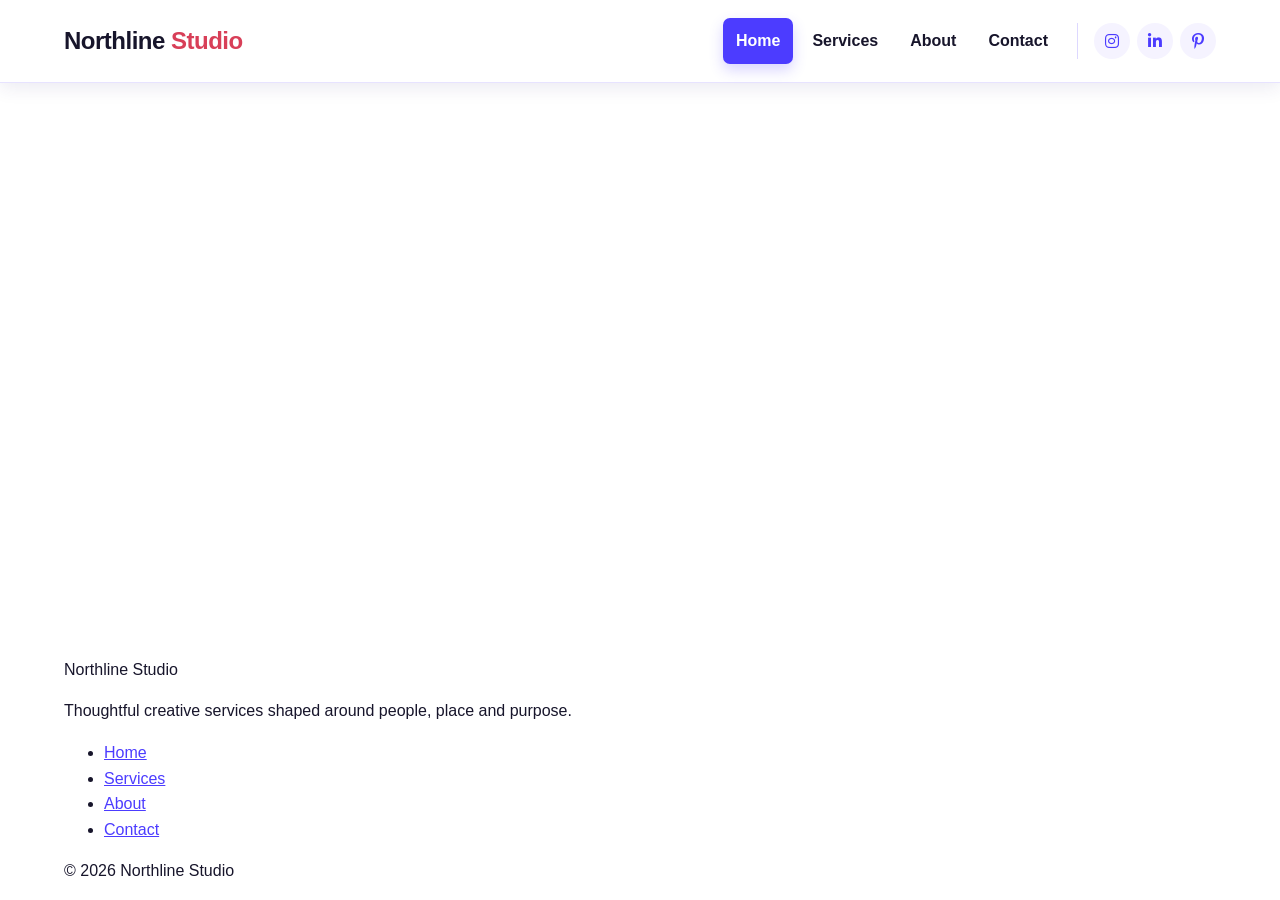
==== index.html @ b86c979f "first commit" ====
<!DOCTYPE html>
<html lang="en">
<head>
	<meta charset="UTF-8">
	<meta name="viewport" content="width=device-width, initial-scale=1.0">
	<title>Northline Studio | Creative Design Solutions</title>
	<link rel="stylesheet" href="https://cdnjs.cloudflare.com/ajax/libs/font-awesome/6.7.2/css/all.min.css">

<link rel="stylesheet" href="css/style.css">
</head>
<body>
	<!-- Site header -->
<header class="site-header">
    <div class="container header-layout">

        <a class="site-name" href="index.html">
            Northline <span>Studio</span>
        </a>

        <button class="menu-button"
                type="button"
                aria-controls="main-navigation"
                aria-expanded="false">

            <i class="fa-solid fa-bars"
               aria-hidden="true"></i>

            <span>Menu</span>
        </button>

        <nav id="main-navigation"
             class="main-navigation"
             aria-label="Main navigation">

            <ul class="nav-list">
                <li>
                    <a href="index.html"
                       aria-current="page">
                        Home
                    </a>
                </li>

                <li>
                    <a href="services.html">
                        Services
                    </a>
                </li>

                <li>
                    <a href="about.html">
                        About
                    </a>
                </li>

                <li>
                    <a href="contact.html">
                        Contact
                    </a>
                </li>
            </ul>

            <ul class="social-links"
                aria-label="Social media links">

                <li>
                    <a href="https://www.instagram.com/"
                       target="_blank"
                       rel="noopener noreferrer"
                       aria-label="Instagram, opens in a new tab">

                        <i class="fa-brands fa-instagram"
                           aria-hidden="true"></i>
                    </a>
                </li>

                <li>
                    <a href="https://www.linkedin.com/"
                       target="_blank"
                       rel="noopener noreferrer"
                       aria-label="LinkedIn, opens in a new tab">

                        <i class="fa-brands fa-linkedin-in"
                           aria-hidden="true"></i>
                    </a>
                </li>

                <li>
                    <a href="https://www.pinterest.com/"
                       target="_blank"
                       rel="noopener noreferrer"
                       aria-label="Pinterest, opens in a new tab">

                        <i class="fa-brands fa-pinterest-p"
                           aria-hidden="true"></i>
                    </a>
                </li>
            </ul>

        </nav>
    </div>
</header>

<!-- Main page content -->
<main id="main-content">
    <!-- Page-specific content will be added here -->
</main>

<!-- Site footer -->
<footer class="site-footer">
    <div class="container">

        <div class="footer-layout">
            <div>
                <p class="footer-title">
                    Northline Studio
                </p>

                <p class="footer-description">
                    Thoughtful creative services shaped
                    around people, place and purpose.
                </p>
            </div>

            <nav aria-label="Footer navigation">
                <ul class="footer-links">
                    <li>
                        <a href="index.html">Home</a>
                    </li>

                    <li>
                        <a href="services.html">
                            Services
                        </a>
                    </li>

                    <li>
                        <a href="about.html">About</a>
                    </li>

                    <li>
                        <a href="contact.html">
                            Contact
                        </a>
                    </li>
                </ul>
            </nav>
        </div>

        <div class="footer-bottom">
            <p>&copy; 2026 Northline Studio</p>
        </div>

    </div>
</footer>

<script src="js/script.js"></script>
</body>
</html>
---- css/style.css ----
/* Include padding and borders inside element widths */
* {
    box-sizing: border-box;
}

/* Basic page settings */
body {
    display: flex;
    flex-direction: column;
    min-height: 100vh;
    margin: 0;
    color: #17152b;
    background-color: #ffffff;
    font-family: "Segoe UI", Arial, Helvetica, sans-serif;
    line-height: 1.6;
}

/* Allow the main content to fill available space */
main {
    flex: 1;
}

/* Responsive images */
img {
    display: block;
    max-width: 100%;
    height: auto;
}

/* Use the page font in form controls */
button,
input,
textarea,
select {
    font: inherit;
}

/* General link colour */
a {
    color: #4c3cff;
}

/* Reusable centred content container */
.container {
    width: 90%;
    max-width: 1200px;
    margin-left: auto;
    margin-right: auto;
}

/* Prevent the page behind the menu from scrolling */
body.menu-is-open {
    overflow: hidden;
}

/* Site header */
.site-header {
    position: sticky;
    top: 0;
    z-index: 1000;
    background-color: #ffffff;
    border-bottom: 1px solid #e7e3ff;
    box-shadow: 0 4px 18px rgba(45, 36, 120, 0.1);
}

/* Header content */
.header-layout {
    display: flex;
    justify-content: space-between;
    align-items: center;
    gap: 20px;
    height: 72px;
}

/* Website name */
.site-name {
    color: #17152b;
    font-size: 21px;
    font-weight: bold;
    letter-spacing: -0.5px;
    text-decoration: none;
    white-space: nowrap;
}

/* Highlight part of the website name */
.site-name span {
    color: #d83f58;
}

/* Website name interaction */
.site-name:hover,
.site-name:focus-visible {
    color: #4c3cff;
}

/* Mobile menu button */
.menu-button {
    display: flex;
    align-items: center;
    gap: 8px;
    padding: 9px 13px;
    color: #ffffff;
    background-color: #4c3cff;
    border: 0;
    border-radius: 7px;
    font-weight: bold;
    box-shadow: 0 6px 14px rgba(76, 60, 255, 0.22);
    cursor: pointer;
}

/* Keep the icon width consistent */
.menu-button i {
    width: 18px;
    font-size: 18px;
    text-align: center;
}

/* Menu button interaction */
.menu-button:hover {
    background-color: #3828d6;
}

/* Full-screen mobile navigation */
.main-navigation {
    display: none;
    position: fixed;
    top: 72px;
    right: 0;
    bottom: 0;
    left: 0;
    padding: 45px 5%;
    background: linear-gradient(
        155deg,
        #4c3cff 0%,
        #6d4cff 48%,
        #17152b 100%
    );
    overflow-y: auto;
}

/* Display the mobile navigation */
.main-navigation.menu-open {
    display: block;
}

/* Mobile navigation list */
.nav-list {
    display: flex;
    flex-direction: column;
    gap: 8px;
    max-width: 700px;
    margin: 0 auto;
    padding: 0;
    list-style: none;
}

/* Mobile navigation links */
.nav-list a {
    display: block;
    padding: 14px 16px;
    color: #ffffff;
    font-size: 27px;
    font-weight: bold;
    text-decoration: none;
    border-bottom: 1px solid rgba(255, 255, 255, 0.2);
}

/* Mobile link interaction */
.nav-list a:hover,
.nav-list a:focus-visible {
    color: #ffffff;
    background-color: rgba(255, 255, 255, 0.1);
}

/* Current page */
.nav-list a[aria-current="page"] {
    color: #ffd166;
}

/* Social media list */
.social-links {
    display: flex;
    align-items: center;
    gap: 12px;
    margin: 32px auto 0;
    padding: 0;
    max-width: 700px;
    list-style: none;
}

/* Social media links */
.social-links a {
    display: grid;
    width: 46px;
    height: 46px;
    color: #17152b;
    background-color: #ffd166;
    border-radius: 50%;
    place-items: center;
    text-decoration: none;
}

/* Social media interaction */
.social-links a:hover,
.social-links a:focus-visible {
    color: #ffffff;
    background-color: #d83f58;
}

/* Larger-screen navigation */
@media (min-width: 800px) {

    .header-layout {
        height: 82px;
    }

    .site-name {
        font-size: 24px;
    }

    .menu-button {
        display: none;
    }

    .main-navigation {
        display: flex;
        position: static;
        align-items: center;
        gap: 16px;
        padding: 0;
        background: transparent;
        overflow: visible;
    }

    .nav-list {
        flex-direction: row;
        align-items: center;
        gap: 6px;
        max-width: none;
    }

    .nav-list a {
        padding: 10px 13px;
        color: #17152b;
        font-size: 16px;
        border: 0;
        border-radius: 7px;
    }

    .nav-list a:hover,
    .nav-list a:focus-visible {
        color: #4c3cff;
        background-color: #f5f3ff;
    }

    .nav-list a[aria-current="page"] {
        color: #ffffff;
        background-color: #4c3cff;
        box-shadow: 0 6px 14px rgba(76, 60, 255, 0.22);
    }

    .social-links {
        gap: 7px;
        max-width: none;
        margin: 0;
        padding-left: 16px;
        border-left: 1px solid #ddd8ff;
    }

    .social-links a {
        width: 36px;
        height: 36px;
        color: #4c3cff;
        background-color: #f5f3ff;
    }

}
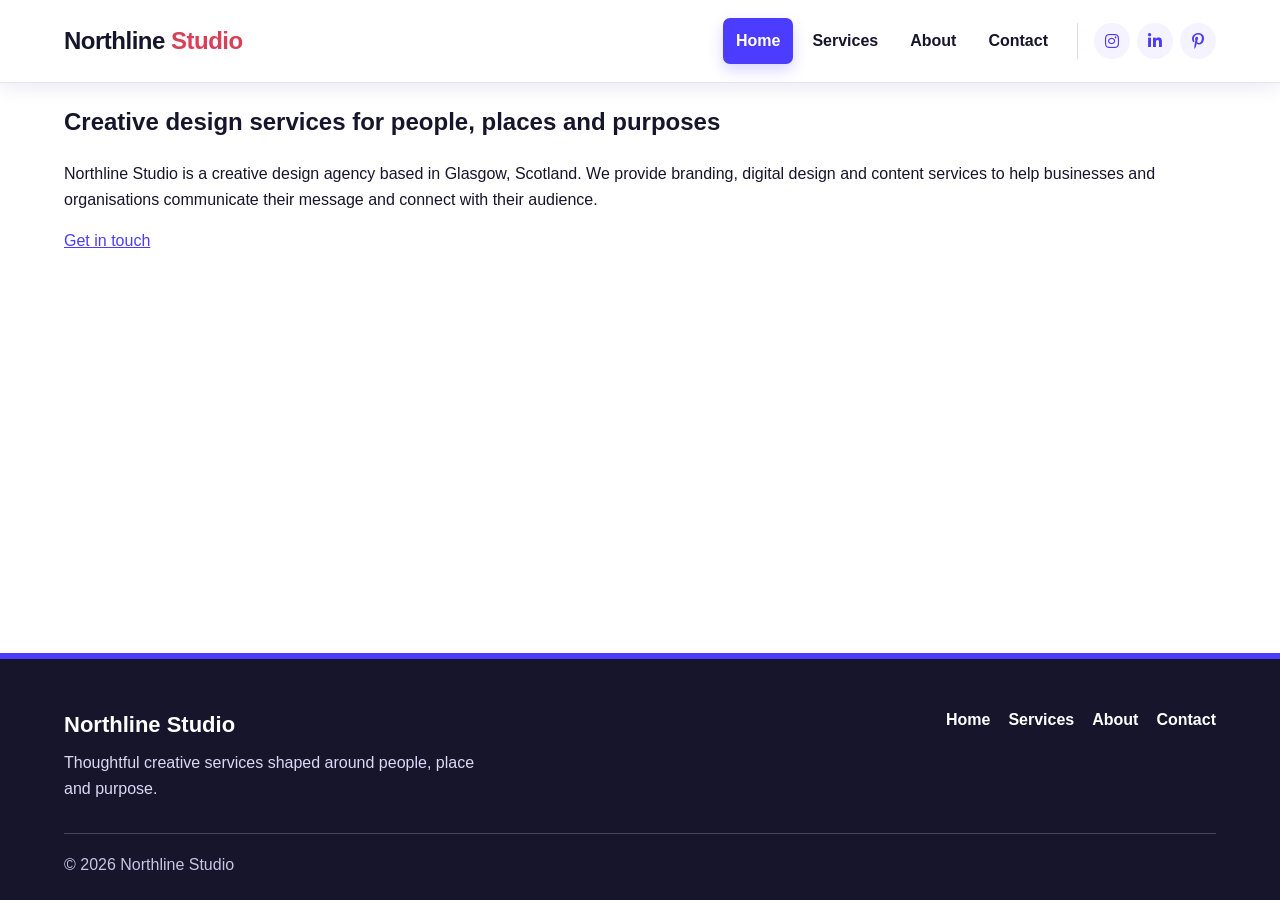
==== commit 2e362220: "create main content" ====
--- a/index.html
+++ b/index.html
@@ -102,7 +102,24 @@
 
 <!-- Main page content -->
 <main id="main-content">
-    <!-- Page-specific content will be added here -->
+
+	<section class="hero">
+		<div class="container hero-content">
+			<h1>Creative design services for people, places and purposes</h1>
+			
+			<p>Northline Studio is a creative design agency
+				based in Glasgow, Scotland. We provide branding,
+				digital design and content services to help
+				businesses and organisations communicate
+				their message and connect with their audience.
+			</p>
+			<a href="contact.html" class="button">Get in touch</a>
+		</div>
+	</section>
+
+	
+	
+	
 </main>
 
 <!-- Site footer -->
--- a/css/style.css
+++ b/css/style.css
@@ -1,30 +1,30 @@
 /* Include padding and borders inside element widths */
 * {
-    box-sizing: border-box;
+	box-sizing: border-box;
 }
 
 /* Basic page settings */
 body {
-    display: flex;
-    flex-direction: column;
-    min-height: 100vh;
-    margin: 0;
-    color: #17152b;
-    background-color: #ffffff;
-    font-family: "Segoe UI", Arial, Helvetica, sans-serif;
-    line-height: 1.6;
+	display: flex;
+	flex-direction: column;
+	min-height: 100vh;
+	margin: 0;
+	color: #17152b;
+	background-color: #ffffff;
+	font-family: "Segoe UI", Arial, Helvetica, sans-serif;
+	line-height: 1.6;
 }
 
 /* Allow the main content to fill available space */
 main {
-    flex: 1;
+	flex: 1;
 }
 
 /* Responsive images */
 img {
-    display: block;
-    max-width: 100%;
-    height: auto;
+	display: block;
+	max-width: 100%;
+	height: auto;
 }
 
 /* Use the page font in form controls */
@@ -32,246 +32,341 @@
 input,
 textarea,
 select {
-    font: inherit;
+	font: inherit;
 }
 
 /* General link colour */
 a {
-    color: #4c3cff;
+	color: #4c3cff;
 }
 
 /* Reusable centred content container */
 .container {
-    width: 90%;
-    max-width: 1200px;
-    margin-left: auto;
-    margin-right: auto;
+	width: 90%;
+	max-width: 1200px;
+	margin-left: auto;
+	margin-right: auto;
 }
 
 /* Prevent the page behind the menu from scrolling */
 body.menu-is-open {
-    overflow: hidden;
+	overflow: hidden;
 }
 
 /* Site header */
 .site-header {
-    position: sticky;
-    top: 0;
-    z-index: 1000;
-    background-color: #ffffff;
-    border-bottom: 1px solid #e7e3ff;
-    box-shadow: 0 4px 18px rgba(45, 36, 120, 0.1);
+	position: sticky;
+	top: 0;
+	z-index: 1000;
+	background-color: #ffffff;
+	border-bottom: 1px solid #e7e3ff;
+	box-shadow: 0 4px 18px rgba(45, 36, 120, 0.1);
 }
 
 /* Header content */
 .header-layout {
-    display: flex;
-    justify-content: space-between;
-    align-items: center;
-    gap: 20px;
-    height: 72px;
+	display: flex;
+	justify-content: space-between;
+	align-items: center;
+	gap: 20px;
+	height: 72px;
 }
 
 /* Website name */
 .site-name {
-    color: #17152b;
-    font-size: 21px;
-    font-weight: bold;
-    letter-spacing: -0.5px;
-    text-decoration: none;
-    white-space: nowrap;
+	color: #17152b;
+	font-size: 21px;
+	font-weight: bold;
+	letter-spacing: -0.5px;
+	text-decoration: none;
+	white-space: nowrap;
 }
 
 /* Highlight part of the website name */
 .site-name span {
-    color: #d83f58;
+	color: #d83f58;
 }
 
 /* Website name interaction */
 .site-name:hover,
 .site-name:focus-visible {
-    color: #4c3cff;
+	color: #4c3cff;
 }
 
 /* Mobile menu button */
 .menu-button {
-    display: flex;
-    align-items: center;
-    gap: 8px;
-    padding: 9px 13px;
-    color: #ffffff;
-    background-color: #4c3cff;
-    border: 0;
-    border-radius: 7px;
-    font-weight: bold;
-    box-shadow: 0 6px 14px rgba(76, 60, 255, 0.22);
-    cursor: pointer;
+	display: flex;
+	align-items: center;
+	gap: 8px;
+	padding: 9px 13px;
+	color: #ffffff;
+	background-color: #4c3cff;
+	border: 0;
+	border-radius: 7px;
+	font-weight: bold;
+	box-shadow: 0 6px 14px rgba(76, 60, 255, 0.22);
+	cursor: pointer;
 }
 
 /* Keep the icon width consistent */
 .menu-button i {
-    width: 18px;
-    font-size: 18px;
-    text-align: center;
+	width: 18px;
+	font-size: 18px;
+	text-align: center;
 }
 
 /* Menu button interaction */
 .menu-button:hover {
-    background-color: #3828d6;
+	background-color: #3828d6;
 }
 
 /* Full-screen mobile navigation */
 .main-navigation {
-    display: none;
-    position: fixed;
-    top: 72px;
-    right: 0;
-    bottom: 0;
-    left: 0;
-    padding: 45px 5%;
-    background: linear-gradient(
-        155deg,
-        #4c3cff 0%,
-        #6d4cff 48%,
-        #17152b 100%
+	display: none;
+	position: fixed;
+	top: 72px;
+	right: 0;
+	bottom: 0;
+	left: 0;
+	padding: 45px 5%;
+	background: linear-gradient(
+		155deg,
+		#4c3cff 0%,
+		#6d4cff 48%,
+		#17152b 100%
     );
-    overflow-y: auto;
+	overflow-y: auto;
 }
 
 /* Display the mobile navigation */
 .main-navigation.menu-open {
-    display: block;
+	display: block;
 }
 
 /* Mobile navigation list */
 .nav-list {
-    display: flex;
-    flex-direction: column;
-    gap: 8px;
-    max-width: 700px;
-    margin: 0 auto;
-    padding: 0;
-    list-style: none;
+	display: flex;
+	flex-direction: column;
+	gap: 8px;
+	max-width: 700px;
+	margin: 0 auto;
+	padding: 0;
+	list-style: none;
 }
 
 /* Mobile navigation links */
 .nav-list a {
-    display: block;
-    padding: 14px 16px;
-    color: #ffffff;
-    font-size: 27px;
-    font-weight: bold;
-    text-decoration: none;
-    border-bottom: 1px solid rgba(255, 255, 255, 0.2);
+	display: block;
+	padding: 14px 16px;
+	color: #ffffff;
+	font-size: 27px;
+	font-weight: bold;
+	text-decoration: none;
+	border-bottom: 1px solid rgba(255, 255, 255, 0.2);
 }
 
 /* Mobile link interaction */
 .nav-list a:hover,
 .nav-list a:focus-visible {
-    color: #ffffff;
-    background-color: rgba(255, 255, 255, 0.1);
+	color: #ffffff;
+	background-color: rgba(255, 255, 255, 0.1);
 }
 
 /* Current page */
 .nav-list a[aria-current="page"] {
-    color: #ffd166;
+	color: #ffd166;
 }
 
 /* Social media list */
 .social-links {
-    display: flex;
-    align-items: center;
-    gap: 12px;
-    margin: 32px auto 0;
-    padding: 0;
-    max-width: 700px;
-    list-style: none;
+	display: flex;
+	align-items: center;
+	gap: 12px;
+	margin: 32px auto 0;
+	padding: 0;
+	max-width: 700px;
+	list-style: none;
 }
 
 /* Social media links */
 .social-links a {
-    display: grid;
-    width: 46px;
-    height: 46px;
-    color: #17152b;
-    background-color: #ffd166;
-    border-radius: 50%;
-    place-items: center;
-    text-decoration: none;
+	display: grid;
+	width: 46px;
+	height: 46px;
+	color: #17152b;
+	background-color: #ffd166;
+	border-radius: 50%;
+	place-items: center;
+	text-decoration: none;
 }
 
 /* Social media interaction */
 .social-links a:hover,
 .social-links a:focus-visible {
-    color: #ffffff;
-    background-color: #d83f58;
-}
+	color: #ffffff;
+	background-color: #d83f58;
+}
+
+/* Site footer */
+.site-footer {
+	padding-top: 48px;
+	color: #ffffff;
+	background-color: #17152b;
+	border-top: 6px solid #4c3cff;
+}
+
+/* Main footer layout */
+.footer-layout {
+	display: flex;
+	flex-direction: column;
+	gap: 32px;
+}
+
+/* Company name in the footer */
+.footer-title {
+	margin-top: 0;
+	margin-bottom: 8px;
+	color: #ffffff;
+	font-size: 22px;
+	font-weight: bold;
+}
+
+/* Short company description */
+.footer-description {
+	max-width: 430px;
+	margin-top: 0;
+	margin-bottom: 0;
+	color: #dcd8f5;
+}
+
+/* Footer navigation list */
+.footer-links {
+	display: flex;
+	flex-direction: column;
+	gap: 10px;
+	margin: 0;
+	padding: 0;
+	list-style: none;
+}
+
+/* Footer navigation links */
+.footer-links a {
+	color: #ffffff;
+	font-weight: bold;
+	text-decoration: none;
+}
+
+/* Footer link interaction */
+.footer-links a:hover,
+.footer-links a:focus-visible {
+	color: #ffd166;
+	text-decoration: underline;
+	text-underline-offset: 4px;
+}
+
+/* Copyright area */
+.footer-bottom {
+	padding-top: 18px;
+	padding-bottom: 22px;
+	margin-top: 32px;
+	color: #c9c4e5;
+	border-top: 1px solid rgba(255, 255, 255, 0.2);
+}
+
+/* Remove the default paragraph margin */
+.footer-bottom p {
+  margin: 0;
+}
+
+
+
+
+
+
+
+
+
+
+
+
 
 /* Larger-screen navigation */
 @media (min-width: 800px) {
 
     .header-layout {
-        height: 82px;
+			height: 82px;
     }
 
     .site-name {
-        font-size: 24px;
+			font-size: 24px;
     }
 
     .menu-button {
-        display: none;
+			display: none;
     }
 
     .main-navigation {
-        display: flex;
-        position: static;
-        align-items: center;
-        gap: 16px;
-        padding: 0;
-        background: transparent;
-        overflow: visible;
+			display: flex;
+			position: static;
+			align-items: center;
+			gap: 16px;
+			padding: 0;
+			background: transparent;
+			overflow: visible;
     }
 
     .nav-list {
-        flex-direction: row;
-        align-items: center;
-        gap: 6px;
-        max-width: none;
+			flex-direction: row;
+			align-items: center;
+			gap: 6px;
+			max-width: none;
     }
 
     .nav-list a {
-        padding: 10px 13px;
-        color: #17152b;
-        font-size: 16px;
-        border: 0;
-        border-radius: 7px;
+			padding: 10px 13px;
+			color: #17152b;
+			font-size: 16px;
+			border: 0;
+			border-radius: 7px;
     }
 
     .nav-list a:hover,
     .nav-list a:focus-visible {
-        color: #4c3cff;
-        background-color: #f5f3ff;
+			color: #4c3cff;
+			background-color: #f5f3ff;
     }
 
     .nav-list a[aria-current="page"] {
-        color: #ffffff;
-        background-color: #4c3cff;
-        box-shadow: 0 6px 14px rgba(76, 60, 255, 0.22);
+			color: #ffffff;
+			background-color: #4c3cff;
+			box-shadow: 0 6px 14px rgba(76, 60, 255, 0.22);
     }
 
     .social-links {
-        gap: 7px;
-        max-width: none;
-        margin: 0;
-        padding-left: 16px;
-        border-left: 1px solid #ddd8ff;
+			gap: 7px;
+			max-width: none;
+			margin: 0;
+			padding-left: 16px;
+			border-left: 1px solid #ddd8ff;
     }
 
     .social-links a {
-        width: 36px;
-        height: 36px;
-        color: #4c3cff;
-        background-color: #f5f3ff;
-    }
+			width: 36px;
+			height: 36px;
+			color: #4c3cff;
+			background-color: #f5f3ff;
+    }
+
+		.footer-layout {
+    flex-direction: row;
+    justify-content: space-between;
+    align-items: flex-start;
+}
+
+		.footer-links {
+    flex-direction: row;
+    flex-wrap: wrap;
+    gap: 18px;
+}
 
 }
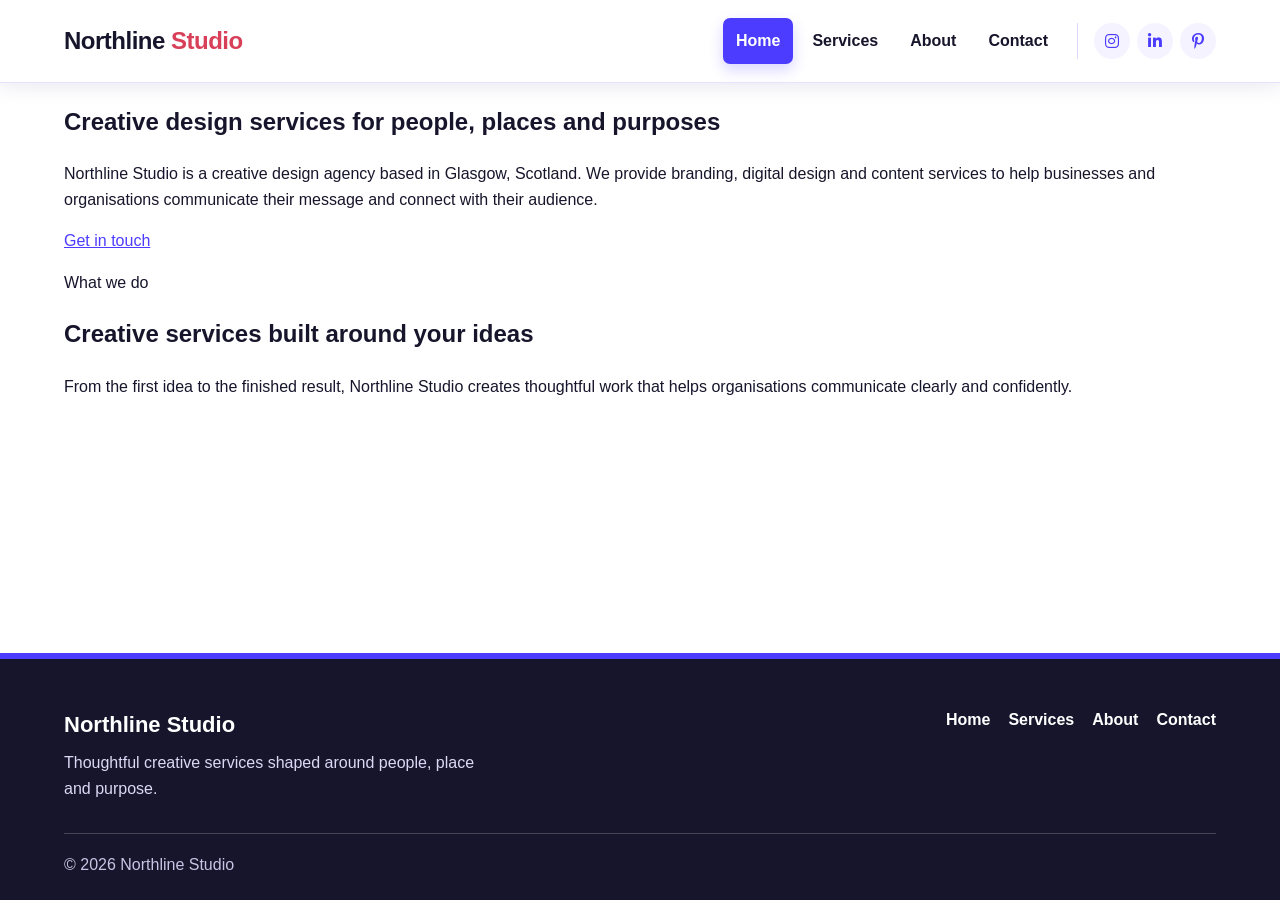
==== commit 2edca33e: "add servises-section" ====
--- a/index.html
+++ b/index.html
@@ -104,7 +104,9 @@
 <main id="main-content">
 
 	<section class="hero">
+
 		<div class="container hero-content">
+
 			<h1>Creative design services for people, places and purposes</h1>
 			
 			<p>Northline Studio is a creative design agency
@@ -113,10 +115,30 @@
 				businesses and organisations communicate
 				their message and connect with their audience.
 			</p>
+
 			<a href="contact.html" class="button">Get in touch</a>
 		</div>
+
 	</section>
 
+	<section class="services-section">
+		<div class="container">
+			<div class="section-heading">
+				<p class="section-label">What we do</p>
+
+				<h2>Creative services built around your ideas</h2>
+
+				<p>
+					From the first idea to the finished result,
+					Northline Studio creates thoughtful work
+					that helps organisations communicate
+					clearly and confidently.
+				</p>
+
+			</div>
+		</div>
+	</section>
+	
 	
 	
 	
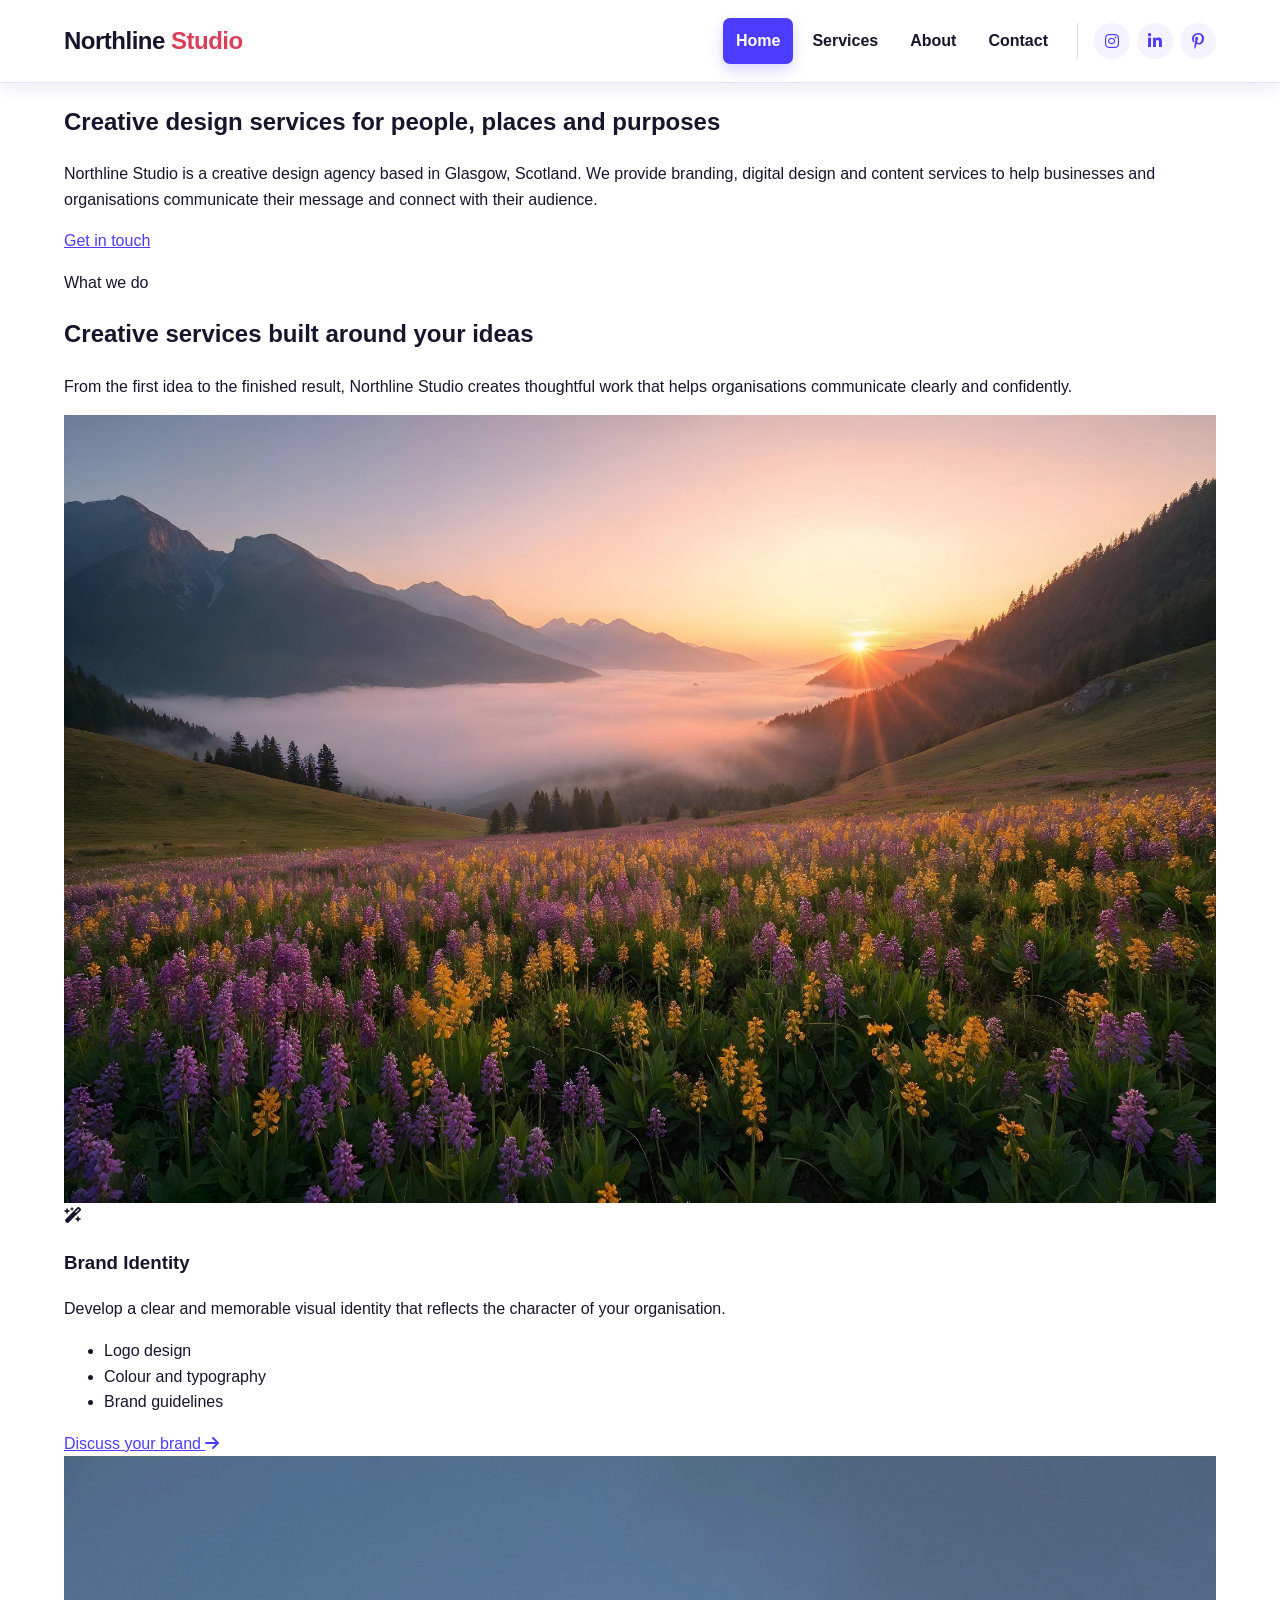
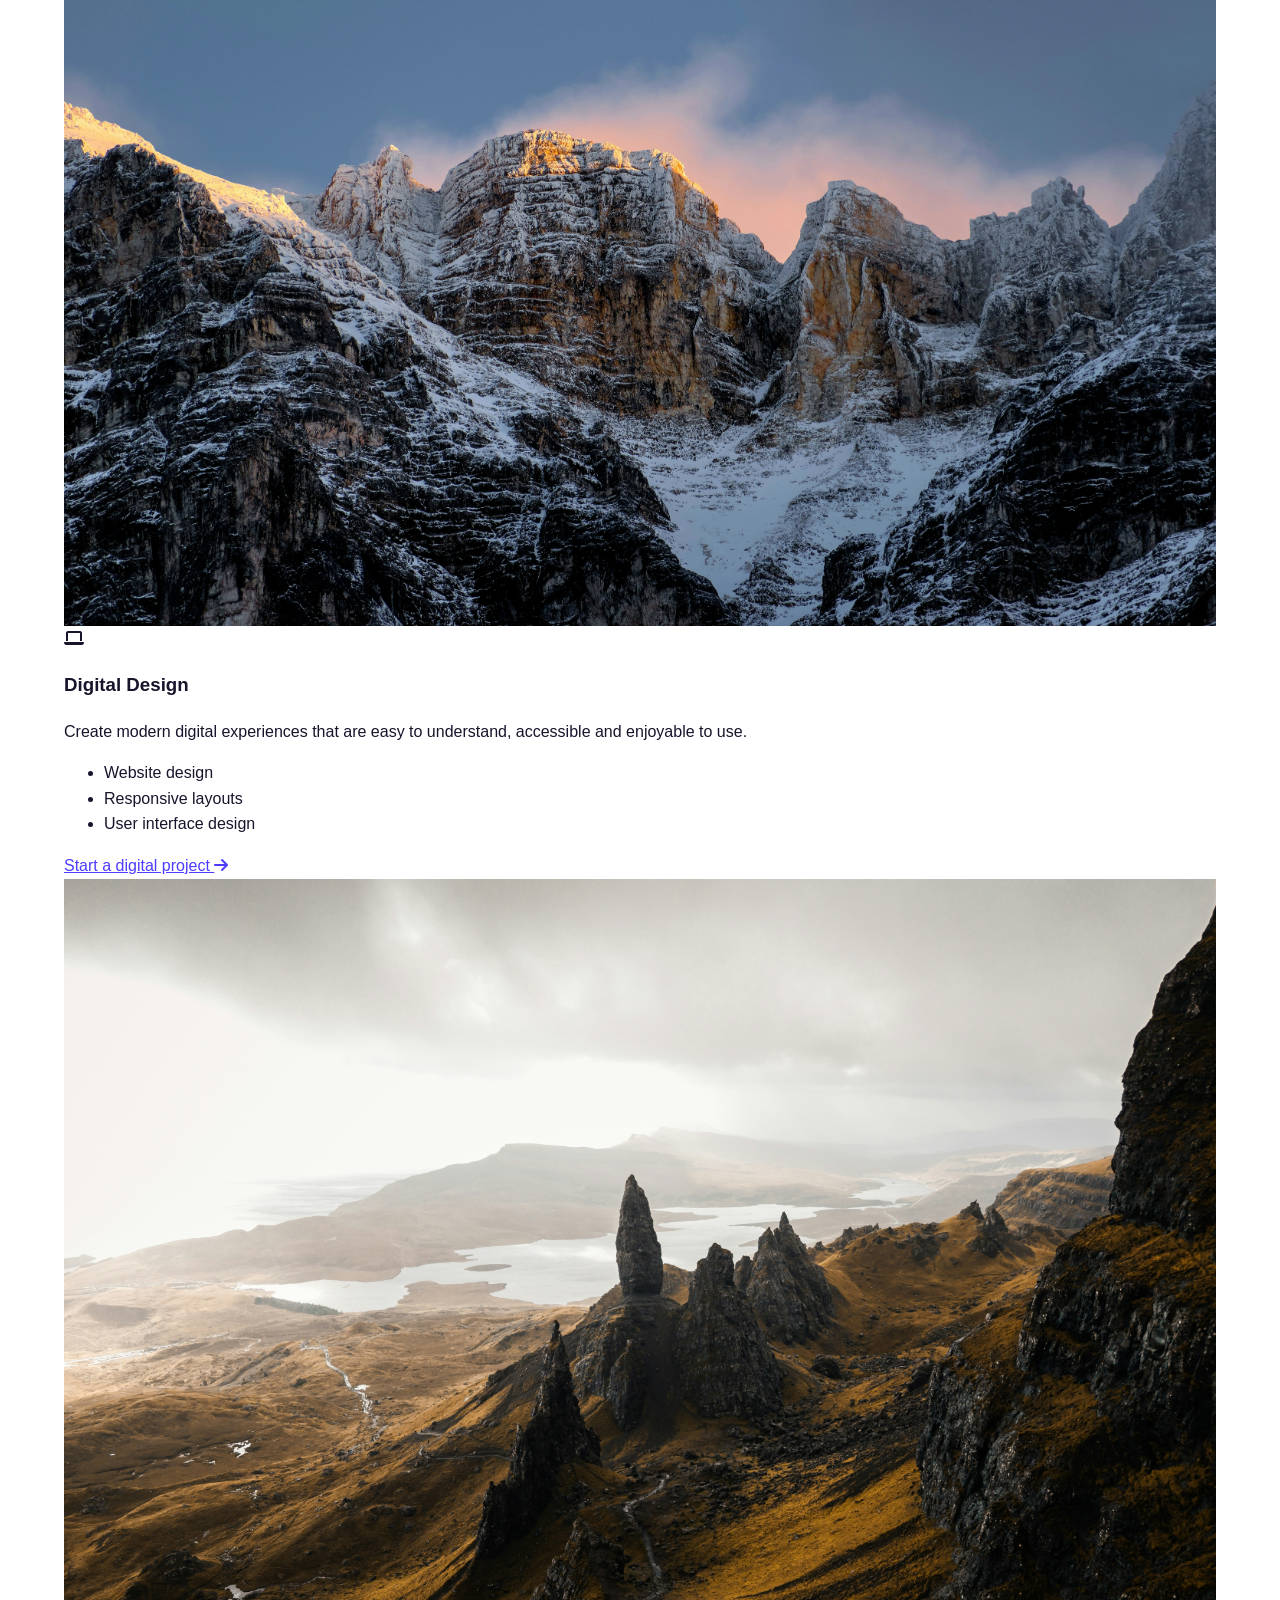
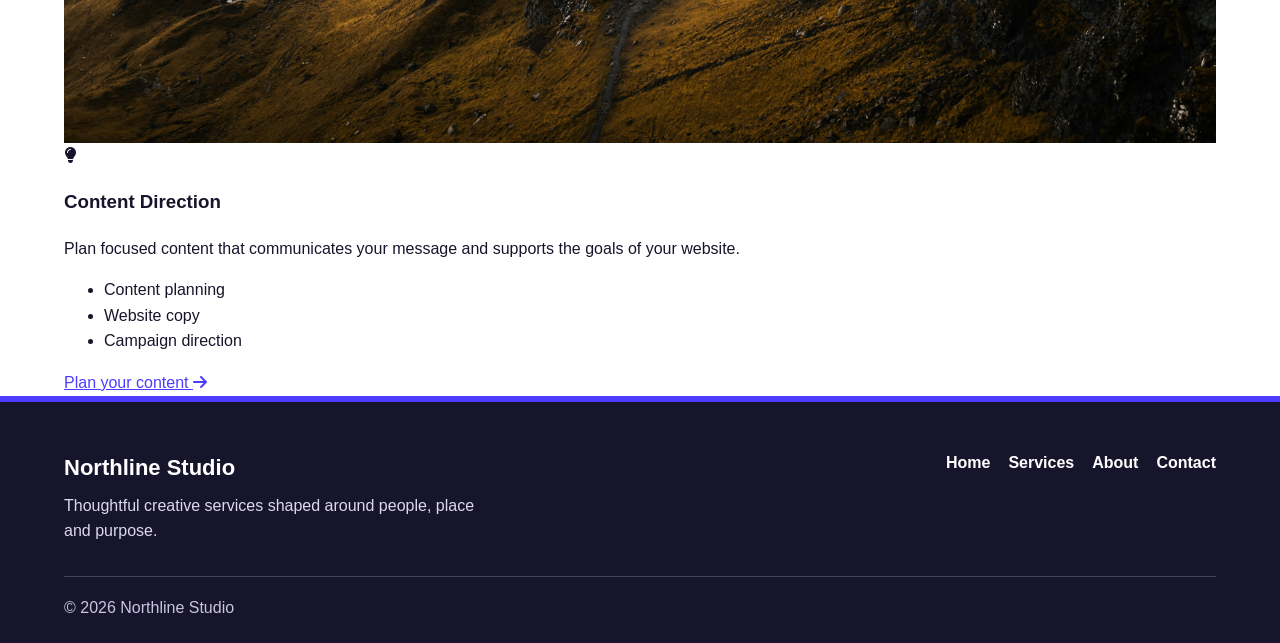
==== commit 9d4f281b: "add section cards" ====
--- a/index.html
+++ b/index.html
@@ -6,7 +6,7 @@
 	<title>Northline Studio | Creative Design Solutions</title>
 	<link rel="stylesheet" href="https://cdnjs.cloudflare.com/ajax/libs/font-awesome/6.7.2/css/all.min.css">
 
-<link rel="stylesheet" href="css/style.css">
+	<link rel="stylesheet" href="css/style.css">
 </head>
 <body>
 	<!-- Site header -->
@@ -136,8 +136,121 @@
 				</p>
 
 			</div>
+
+				<!-- Services Grid -->
+			<div class="services-grid">
+
+				<article class="service-card">
+
+					<img src="images/section_image_1.jpg" alt="Scottish landscape with green hills">
+					
+					<div class="service-card-content">
+
+						<div class="service-icon">
+							<i class="fa-solid fa-wand-magic-sparkles"
+								aria-hidden="true"></i>
+						</div>
+
+						<h3>Brand Identity</h3>
+
+						<p>
+							Develop a clear and memorable visual
+							identity that reflects the character
+							of your organisation.
+						</p>
+
+						<ul>
+							<li>Logo design</li>
+							<li>Colour and typography</li>
+							<li>Brand guidelines</li>
+						</ul>
+
+						<a href="services.html">
+							Discuss your brand
+							<i class="fa-solid fa-arrow-right"
+								aria-hidden="true"></i>
+						</a>
+
+					</div>	
+					
+				</article>
+
+				<article class="service-card">
+
+					<img src="images/section_image_2.jpg" alt="Sunrise over a misty Scottish landscape">
+
+						<div class="service-card-content">
+
+						<div class="service-icon">
+							<i class="fa-solid fa-laptop"
+								aria-hidden="true"></i>
+						</div>
+
+						<h3>Digital Design</h3>
+
+						<p>
+							Create modern digital experiences
+							that are easy to understand,
+							accessible and enjoyable to use.
+						</p>
+
+						<ul>
+							<li>Website design</li>
+							<li>Responsive layouts</li>
+							<li>User interface design</li>
+						</ul>
+
+						<a href="services.html">
+							Start a digital project
+							<i class="fa-solid fa-arrow-right"
+								aria-hidden="true"></i>
+						</a>
+
+					</div>
+
+				</article>
+
+				<article class="service-card">
+
+					<img src="images/section_image_3.jpg" alt="Person kayaking on a Scottish loch">
+
+						<div class="service-card-content">
+
+							<div class="service-icon">
+								<i class="fa-solid fa-lightbulb"
+								aria-hidden="true"></i>
+							</div>
+
+							<h3>Content Direction</h3>
+
+							<p>
+								Plan focused content that communicates
+								your message and supports the goals
+								of your website.
+							</p>
+
+							<ul>
+								<li>Content planning</li>
+								<li>Website copy</li>
+								<li>Campaign direction</li>
+							</ul>
+
+							<a href="services.html">
+								Plan your content
+								<i class="fa-solid fa-arrow-right"
+									aria-hidden="true"></i>
+							</a>
+
+						</div>
+
+					</article>
+
+			</div>
+
 		</div>
 	</section>
+
+
 	
 	
 	
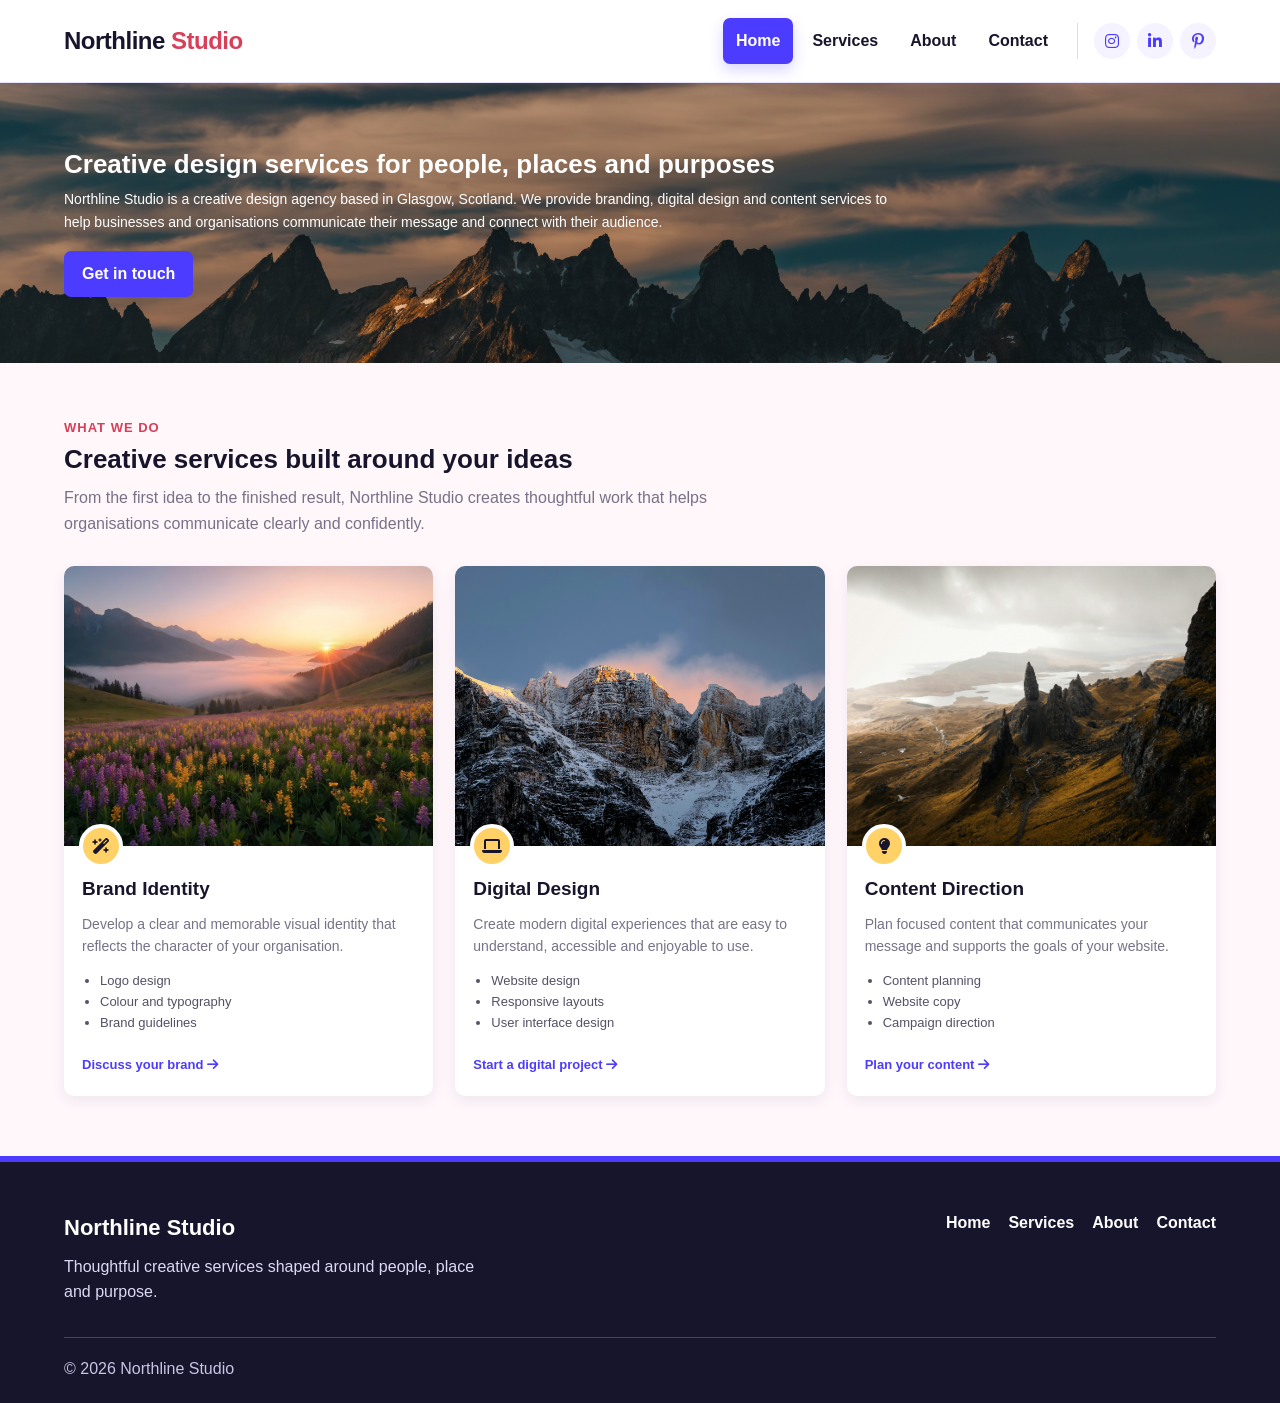
==== commit a918e582: "add css @media" ====
--- a/index.html
+++ b/index.html
@@ -138,7 +138,7 @@
 			</div>
 
 				<!-- Services Grid -->
-			<div class="services-grid">
+			<div class="service-grid">
 
 				<article class="service-card">
 
@@ -248,12 +248,7 @@
 			</div>
 
 		</div>
-	</section>
-
-
-	
-	
-	
+	</section>	
 	
 </main>
 
--- a/css/style.css
+++ b/css/style.css
@@ -19,6 +19,8 @@
 main {
 	flex: 1;
 }
+
+
 
 /* Responsive images */
 img {
@@ -207,6 +209,162 @@
 	background-color: #d83f58;
 }
 
+/* Hero section */
+.hero {
+display: flex;
+align-items: center;
+min-height: 280px;
+color: #ffffff;
+background-image:url("../images/hero_image.jpg");
+background-size: cover;
+background-position: center top;
+}
+
+.hero-content {
+	padding-top: 40px;
+	padding-bottom: 40px;
+}
+
+.hero h1 {
+	max-width: 750px;
+	margin-top: 0;
+	margin-bottom: 8px;
+	font-size: 32px;
+	line-height: 1.2;
+}
+
+.hero p {
+	max-width: 850px;
+	margin-top: 0;
+	margin-bottom: 18px;
+	font-size: 16px;
+}
+
+.hero .button {
+	display: inline-block;
+	padding: 10px 18px;
+	color: #ffffff;
+	background-color: #4c3cff;
+	border-radius: 7px;
+	font-weight: bold;
+	text-decoration: none;
+}
+
+.hero .button:hover,
+.hero .button:focus-visible {
+	background-color: #3828d6;
+}
+
+/* Services section */
+.services-section {
+	padding-top: 55px;
+	padding-bottom: 60px;
+	background-color: #fff7fa;
+}
+
+.section-heading {
+	max-width: 650px;
+	margin-bottom: 30px;
+}
+
+/* Small label */
+.section-label {
+	margin-top: 0;
+	margin-bottom: 5px;
+	color: #d83f58;
+	font-size: 13px;
+	font-weight: bold;
+	text-transform: uppercase;
+	letter-spacing: 1px;
+}
+
+.section-heading h2 {
+	margin-top: 0;
+	margin-bottom: 10px;
+	font-size: 30px;
+	line-height: 1.2;
+}
+
+.section-heading > p:last-child {
+	margin-top: 0;
+	color: #777287;
+}
+
+/* Services grid */
+/* .service-grid {
+	display: grid;
+	grid-template-columns: repeat(3, 1fr);
+	gap: 22px;
+} */
+
+.service-grid {
+    display: grid;
+    grid-template-columns: 1fr;
+    gap: 22px;
+}
+
+.service-card {
+	position: relative;
+	background-color: #ffffff;
+	border-radius: 10px;
+	overflow: hidden;
+	box-shadow: 0 5px 15px rgba(45, 36, 120, 0.08);
+}
+
+.service-card > img {
+	display: block;
+	width: 100%;
+	height: 280px;
+	object-fit: cover;
+}
+
+.service-card-content {
+	position: relative;
+	padding: 28px 18px 20px;
+}
+
+.service-card h3 {
+	margin-top: 0;
+	margin-bottom: 8px;
+	color: #17152b;
+	font-size: 19px;
+}
+
+.service-card p {
+	margin-top: 0;
+	color: #777287;
+	font-size: 14px;
+}
+
+.service-card ul {
+	padding-left: 18px;
+	color: #555166;
+	font-size: 13px;
+}
+
+.service-card-content > a {
+	display: inline-block;
+	margin-top: 8px;
+	color: #4c3cff;
+	font-size: 13px;
+	font-weight: bold;
+	text-decoration: none;
+}
+
+.service-icon {
+	position: absolute;
+	top: -22px;
+	left: 15px;
+	display: grid;
+	width: 44px;
+	height: 44px;
+	color: #17152b;
+	background-color: #ffd166;
+	border: 4px solid #ffffff;
+	border-radius: 50%;
+	place-items: center;
+}
+
 /* Site footer */
 .site-footer {
 	padding-top: 48px;
@@ -279,94 +437,100 @@
 }
 
 
-
-
-
-
-
-
-
-
-
-
-
 /* Larger-screen navigation */
 @media (min-width: 800px) {
 
-    .header-layout {
-			height: 82px;
-    }
-
-    .site-name {
-			font-size: 24px;
-    }
-
-    .menu-button {
-			display: none;
-    }
-
-    .main-navigation {
-			display: flex;
-			position: static;
-			align-items: center;
-			gap: 16px;
-			padding: 0;
-			background: transparent;
-			overflow: visible;
-    }
-
-    .nav-list {
-			flex-direction: row;
-			align-items: center;
-			gap: 6px;
-			max-width: none;
-    }
-
-    .nav-list a {
-			padding: 10px 13px;
-			color: #17152b;
-			font-size: 16px;
-			border: 0;
-			border-radius: 7px;
-    }
-
-    .nav-list a:hover,
-    .nav-list a:focus-visible {
-			color: #4c3cff;
-			background-color: #f5f3ff;
-    }
-
-    .nav-list a[aria-current="page"] {
-			color: #ffffff;
-			background-color: #4c3cff;
-			box-shadow: 0 6px 14px rgba(76, 60, 255, 0.22);
-    }
-
-    .social-links {
-			gap: 7px;
-			max-width: none;
-			margin: 0;
-			padding-left: 16px;
-			border-left: 1px solid #ddd8ff;
-    }
-
-    .social-links a {
-			width: 36px;
-			height: 36px;
-			color: #4c3cff;
-			background-color: #f5f3ff;
-    }
-
-		.footer-layout {
-    flex-direction: row;
-    justify-content: space-between;
-    align-items: flex-start;
-}
-
-		.footer-links {
-    flex-direction: row;
-    flex-wrap: wrap;
-    gap: 18px;
-}
-
-}+	.header-layout {
+		height: 82px;
+	}
+
+	.site-name {
+		font-size: 24px;
+	}
+
+	.menu-button {
+		display: none;
+	}
+
+	.main-navigation {
+		display: flex;
+		position: static;
+		align-items: center;
+		gap: 16px;
+		padding: 0;
+		background: transparent;
+		overflow: visible;
+	}
+
+	.nav-list {
+		flex-direction: row;
+		align-items: center;
+		gap: 6px;
+		max-width: none;
+	}
+
+	.nav-list a {
+		padding: 10px 13px;
+		color: #17152b;
+		font-size: 16px;
+		border: 0;
+		border-radius: 7px;
+	}
+
+	.nav-list a:hover,
+	.nav-list a:focus-visible {
+		color: #4c3cff;
+		background-color: #f5f3ff;
+	}
+
+	.nav-list a[aria-current="page"] {
+		color: #ffffff;
+		background-color: #4c3cff;
+		box-shadow: 0 6px 14px rgba(76, 60, 255, 0.22);
+	}
+
+	.social-links {
+		gap: 7px;
+		max-width: none;
+		margin: 0;
+		padding-left: 16px;
+		border-left: 1px solid #ddd8ff;
+	}
+
+	.social-links a {
+		width: 36px;
+		height: 36px;
+		color: #4c3cff;
+		background-color: #f5f3ff;
+	}
+
+	.hero h1 {
+		font-size: 26px;
+	}
+
+	.hero p {
+		font-size: 14px;
+	}
+
+	.section-heading h2 {
+    font-size: 26px;
+	}
+
+	.service-grid {
+    grid-template-columns: repeat(3, 1fr);
+}
+
+	.footer-layout {
+		flex-direction: row;
+		justify-content: space-between;
+		align-items: flex-start;
+	}
+
+	.footer-links {
+		flex-direction: row;
+		flex-wrap: wrap;
+		gap: 18px;
+	}
+
+}
+
